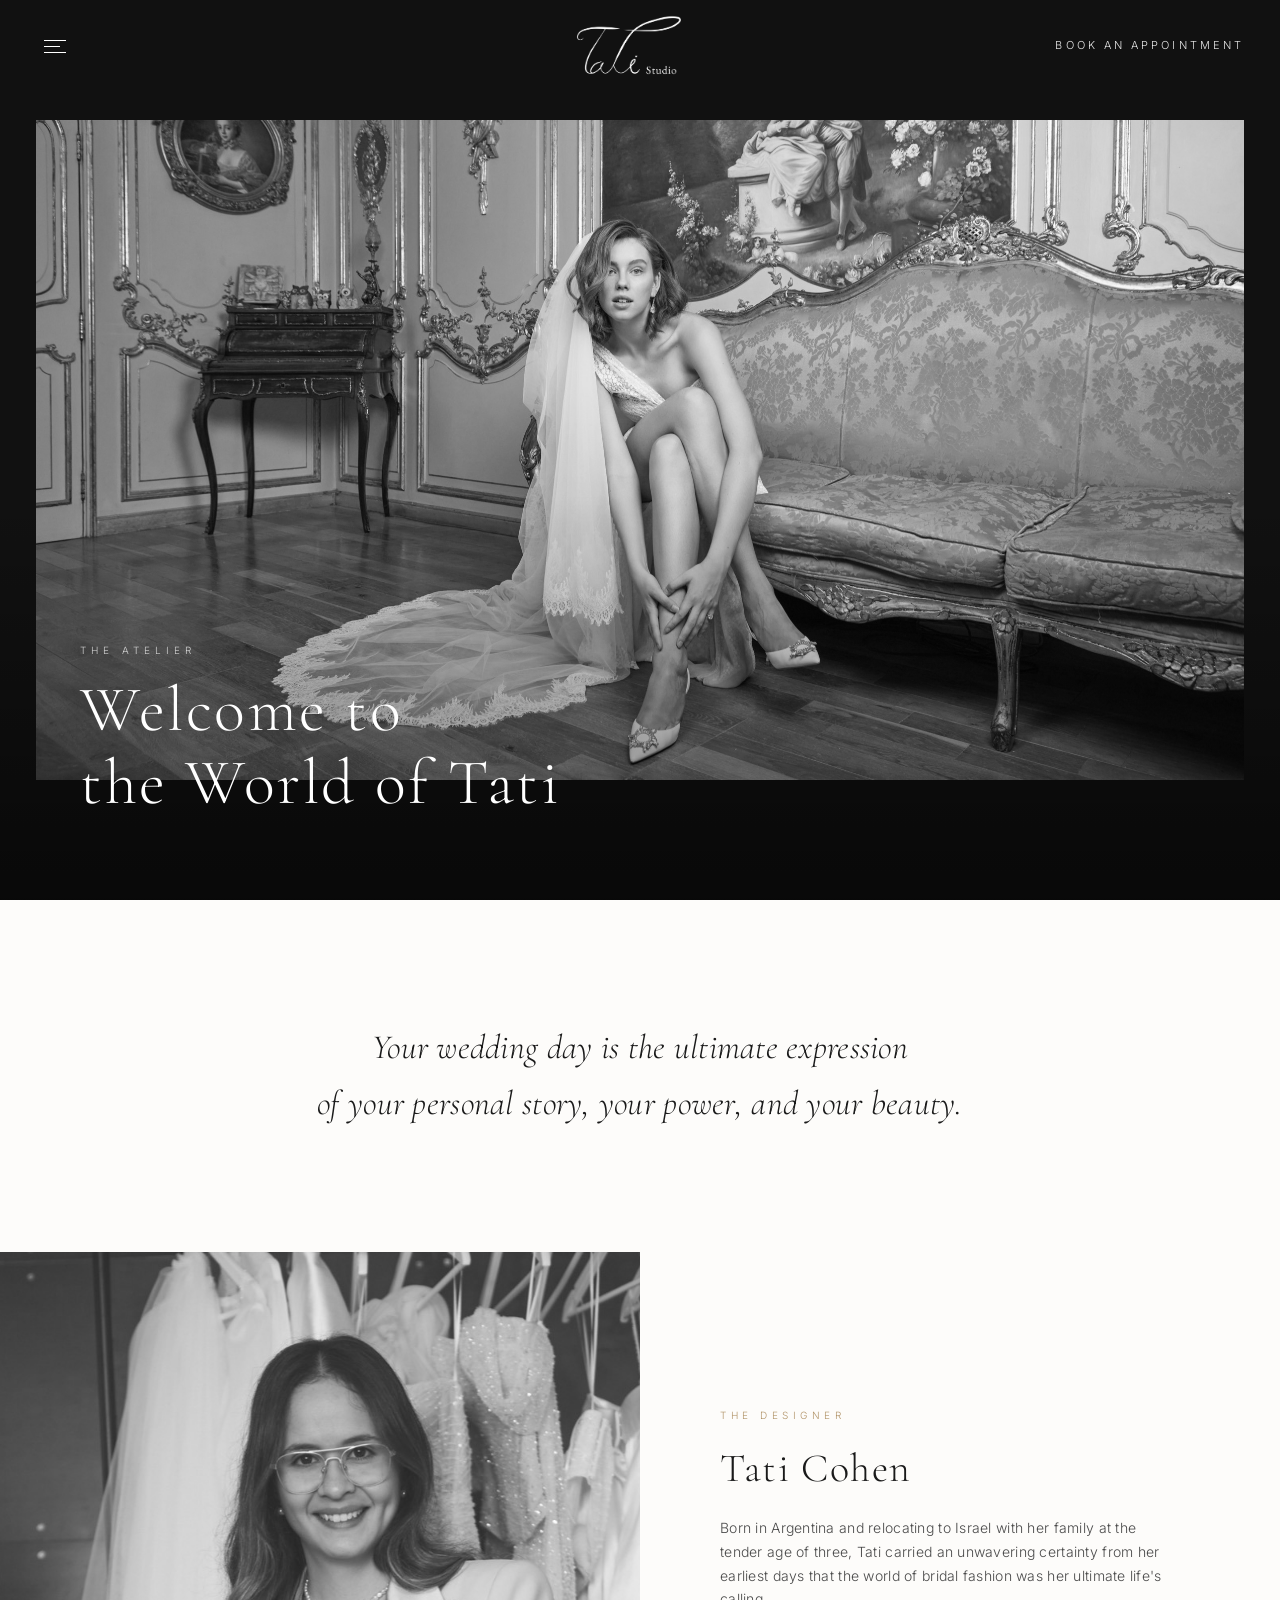
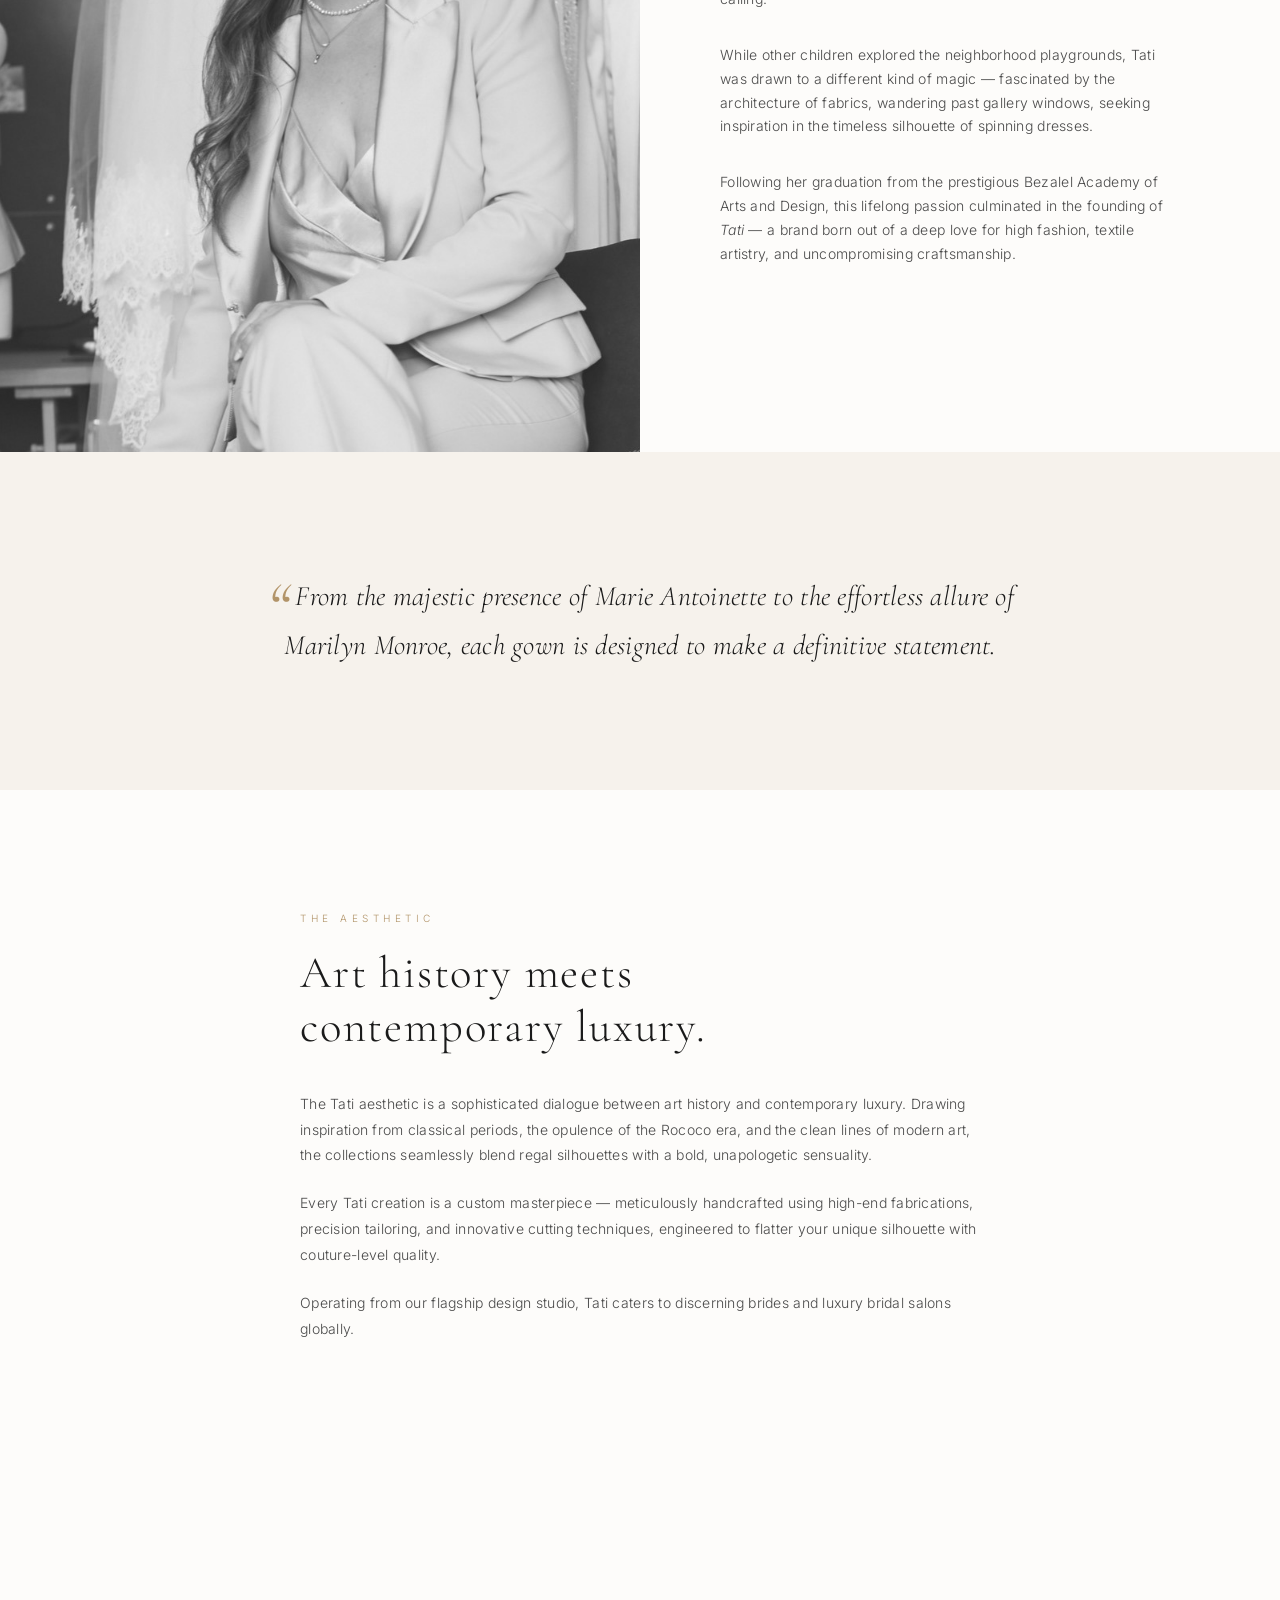
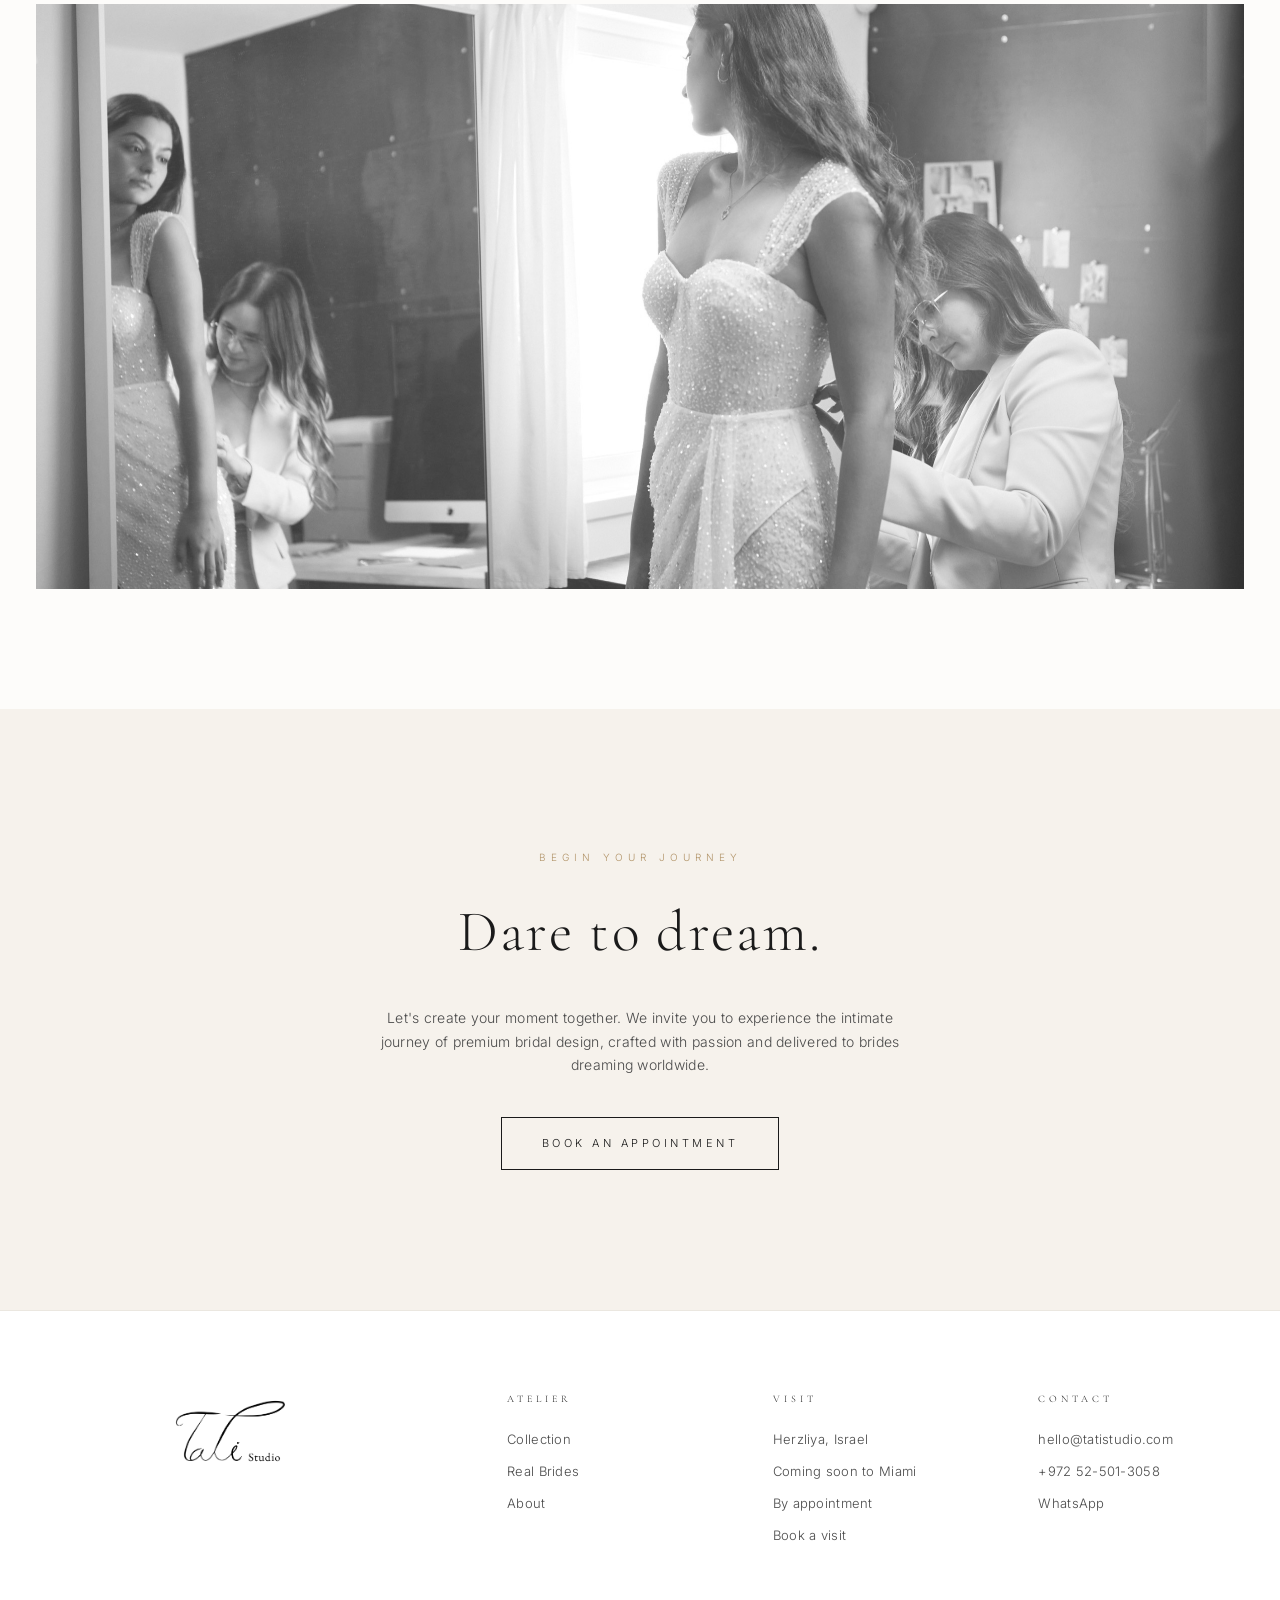
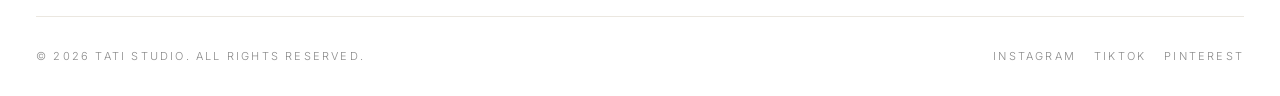
==== about.html @ bcac01ab "Initial commit — Tati Studio website" ====
<!DOCTYPE html>
<html lang="en">
<head>
  <meta charset="UTF-8" />
  <meta name="viewport" content="width=device-width, initial-scale=1, viewport-fit=cover" />
  <title>About — Tati Studio | Bridal &amp; Evening Couture</title>
  <meta name="description" content="The story of Tati Cohen — Argentine-born designer, Bezalel graduate, and founder of Tati Studio, bespoke bridal couture." />
  <link rel="preconnect" href="https://fonts.googleapis.com">
  <link rel="preconnect" href="https://fonts.gstatic.com" crossorigin>
  <link href="https://fonts.googleapis.com/css2?family=Cormorant+Garamond:ital,wght@0,300;0,400;1,300&family=Inter:wght@200;300;400&display=swap" rel="stylesheet">
  <link rel="stylesheet" href="css/style.css" />
</head>
<body>

  <header class="site-header solid">
    <button class="menu-toggle" aria-label="Open menu"><span></span><span></span><span></span></button>
    <a href="index.html" class="brand"><img src="images/logo.png" alt="Tati Studio" class="brand-logo" /></a>
    <a href="contact.html" class="cta-mini">Book an appointment</a>
  </header>

  <div class="nav-overlay" aria-hidden="true">
    <button class="close" aria-label="Close menu">&times;</button>
    <nav>
      <ul>
        <li><a href="index.html">Home</a></li>
        <li><a href="about.html">About</a></li>
        <li><a href="collection.html">Collection</a></li>
        <li><a href="real-brides.html">Real Brides</a></li>
        <li><a href="contact.html">Contact</a></li>
      </ul>
    </nav>
      </div>

  <!-- HERO: Tati2762 — landscape, full bleed -->
  <section class="about-hero">
    <img src="images/about/about-hero.jpg?v=4" alt="Tati Studio Atelier" class="bw" />
    <div class="about-hero-caption">
      <span class="eyebrow">The Atelier</span>
      <h1>Welcome to<br/>the World of Tati</h1>
    </div>
  </section>

  <!-- OPENING STATEMENT -->
  <section class="about-opener reveal">
    <p>Your wedding day is the ultimate expression<br class="br-desk"/>
    of your personal story, your power, and your beauty.</p>
  </section>

  <!-- SPLIT: Portrait (IMG_0122, cropped — no dog) + The Designer -->
  <section class="reveal" style="padding:0;">
    <div class="split">
      <div class="split-img bw" style="background-image:url('images/about/about-portrait.jpg?v=3'); background-position:center top;"></div>
      <div class="split-text">
        <span class="eyebrow">The Designer</span>
        <h3>Tati Cohen</h3>
        <p>Born in Argentina and relocating to Israel with her family at the tender age of three, Tati carried an unwavering certainty from her earliest days that the world of bridal fashion was her ultimate life's calling.</p>
        <p>While other children explored the neighborhood playgrounds, Tati was drawn to a different kind of magic — fascinated by the architecture of fabrics, wandering past gallery windows, seeking inspiration in the timeless silhouette of spinning dresses.</p>
        <p>Following her graduation from the prestigious Bezalel Academy of Arts and Design, this lifelong passion culminated in the founding of <em>Tati</em> — a brand born out of a deep love for high fashion, textile artistry, and uncompromising craftsmanship.</p>
      </div>
    </div>
  </section>

  <!-- PULL QUOTE -->
  <section class="about-pullquote reveal">
    <blockquote>From the majestic presence of Marie Antoinette to the effortless allure of Marilyn Monroe, each gown is designed to make a definitive statement.</blockquote>
  </section>

  <!-- THE AESTHETIC: text only, generous whitespace -->
  <section class="about-text-section reveal">
    <div class="about-text-inner">
      <span class="eyebrow">The Aesthetic</span>
      <h2>Art history meets<br/>contemporary luxury.</h2>
      <p>The Tati aesthetic is a sophisticated dialogue between art history and contemporary luxury. Drawing inspiration from classical periods, the opulence of the Rococo era, and the clean lines of modern art, the collections seamlessly blend regal silhouettes with a bold, unapologetic sensuality.</p>
      <p>Every Tati creation is a custom masterpiece — meticulously handcrafted using high-end fabrications, precision tailoring, and innovative cutting techniques, engineered to flatter your unique silhouette with couture-level quality.</p>
      <p>Operating from our flagship design studio, Tati caters to discerning brides and luxury bridal salons globally.</p>
    </div>
  </section>

  <!-- FULL-WIDTH IMAGE: Tati2762 shown again at a different crop -->
  <section class="about-full-img reveal">
    <img src="images/about/about-studio2.jpg" alt="Tati Studio" class="bw" style="object-position: center center;" />
  </section>

  <!-- CTA -->
  <section class="appointment reveal">
    <span class="eyebrow" style="font-size:10px; letter-spacing:.5em; text-transform:uppercase; color:var(--accent); display:block; margin-bottom:18px;">Begin Your Journey</span>
    <h2>Dare to dream.</h2>
    <p>Let's create your moment together. We invite you to experience the intimate journey of premium bridal design, crafted with passion and delivered to brides dreaming worldwide.</p>
    <a href="contact.html" class="btn">Book an Appointment</a>
  </section>

  <footer>
    <div class="footer-top">
      <div class="footer-brand">
        <img src="images/logo.png" alt="Tati Studio" class="footer-logo" />
      </div>
      <div class="footer-col"><h4>Atelier</h4><ul><li><a href="collection.html">Collection</a></li><li><a href="real-brides.html">Real Brides</a></li><li><a href="about.html">About</a></li></ul></div>
      <div class="footer-col"><h4>Visit</h4><ul><li>Herzliya, Israel</li><li>Coming soon to Miami</li><li>By appointment</li><li><a href="contact.html">Book a visit</a></li></ul></div>
      <div class="footer-col"><h4>Contact</h4><ul><li><a href="mailto:hello@tatistudio.com">hello@tatistudio.com</a></li><li><a href="tel:+972525013058">+972 52-501-3058</a></li><li><a href="https://wa.me/972525013058">WhatsApp</a></li></ul></div>
    </div>
    <div class="footer-bottom">
      <div>&copy; <span data-year></span> Tati Studio. All rights reserved.</div>
      <div class="socials"><a href="https://www.instagram.com/the_official_tati_bridal/" target="_blank" rel="noopener">Instagram</a><a href="https://www.tiktok.com/@tatibridal" target="_blank" rel="noopener">TikTok</a><a href="#">Pinterest</a></div>
    </div>
  </footer>

  <script src="js/main.js"></script>
</body>
</html>
---- css/style.css ----
/* ===========================
   TATI STUDIO — Minimal Luxury
   =========================== */

:root {
  --bg: #fdfcfa;          /* off-white */
  --ink: #1a1a1a;         /* soft black */
  --ink-soft: #4a4a4a;
  --ink-mute: #8a8a8a;
  --line: #ebe7e0;        /* hairline */
  --accent: #b29469;      /* champagne/gold */
  --serif: 'Cormorant Garamond', 'Times New Roman', serif;
  --sans: 'Inter', 'Helvetica Neue', Arial, sans-serif;
}

* { box-sizing: border-box; margin: 0; padding: 0; }

html { scroll-behavior: smooth; }

body {
  font-family: var(--sans);
  font-weight: 300;
  font-size: 14px;
  line-height: 1.7;
  color: var(--ink);
  background: var(--bg);
  -webkit-font-smoothing: antialiased;
  letter-spacing: 0.02em;
}

img, video { display: block; max-width: 100%; height: auto; }

a {
  color: inherit;
  text-decoration: none;
  transition: opacity .25s ease, color .25s ease;
}
a:hover { opacity: .65; }

h1, h2, h3, h4 {
  font-family: var(--serif);
  font-weight: 300;
  letter-spacing: 0.04em;
  color: var(--ink);
}

/* ===========================
   HEADER
   =========================== */
.site-header {
  position: fixed;
  top: 0; left: 0; right: 0;
  z-index: 50;
  display: flex;
  align-items: center;
  justify-content: space-between;
  padding: 32px 36px;
  background: #111;
  transition: background .4s ease, padding .35s ease, box-shadow .35s ease;
}
.site-header.scrolled {
  background: rgba(253, 252, 250, 0.97);
  backdrop-filter: blur(10px);
  -webkit-backdrop-filter: blur(10px);
  padding: 22px 36px;
  border-bottom: 1px solid var(--line);
}
.site-header.solid {
  background: #111;
  padding: 32px 36px;
}
.site-header.solid.scrolled {
  background: rgba(253, 252, 250, 0.97);
  padding: 22px 36px;
  border-bottom: 1px solid var(--line);
}

.menu-toggle {
  background: none;
  border: 0;
  cursor: pointer;
  padding: 8px;
  display: flex;
  flex-direction: column;
  gap: 5px;
  width: 36px;
}
.menu-toggle span {
  display: block;
  height: 1px;
  background: #fff;
  transition: transform .35s ease, opacity .25s ease, background .4s ease;
}
.menu-toggle span:nth-child(1) { width: 22px; }
.menu-toggle span:nth-child(2) { width: 16px; }
.menu-toggle span:nth-child(3) { width: 22px; }

.site-header.scrolled .menu-toggle span { background: var(--ink); }

.brand {
  position: absolute;
  left: 50%;
  top: 50%;
  transform: translate(-50%, -50%);
  display: flex;
  align-items: center;
}
.brand-logo {
  height: 80px;
  width: auto;
  display: block;
  filter: brightness(0) invert(1);
  transition: filter .4s ease, height .35s ease;
}
.site-header.scrolled .brand-logo {
  height: 60px;
  filter: none;
}

.cta-mini {
  font-size: 11px;
  letter-spacing: 0.28em;
  text-transform: uppercase;
  color: rgba(255,255,255,0.9);
  border-bottom: 1px solid transparent;
  padding-bottom: 2px;
  transition: opacity .25s ease, color .4s ease, border-color .25s ease;
}
.cta-mini:hover { border-bottom-color: rgba(255,255,255,0.7); opacity: 1; }
.site-header.scrolled .cta-mini { color: var(--ink); }
.site-header.scrolled .cta-mini:hover { border-bottom-color: var(--ink); }

/* ===========================
   FULLSCREEN MENU OVERLAY
   =========================== */
.nav-overlay {
  position: fixed;
  inset: 0;
  background: var(--bg);
  z-index: 100;
  display: flex;
  align-items: center;
  justify-content: center;
  opacity: 0;
  pointer-events: none;
  transition: opacity .5s ease;
}
.nav-overlay.open {
  opacity: 1;
  pointer-events: auto;
}
.nav-overlay .close {
  position: absolute;
  top: 28px;
  right: 36px;
  background: none;
  border: 0;
  font-size: 28px;
  font-weight: 200;
  cursor: pointer;
  color: var(--ink);
}
.nav-overlay nav ul {
  list-style: none;
  text-align: center;
}
.nav-overlay nav li {
  margin: 18px 0;
  opacity: 0;
  transform: translateY(20px);
  transition: opacity .6s ease, transform .6s ease;
}
.nav-overlay.open nav li { opacity: 1; transform: translateY(0); }
.nav-overlay nav li:nth-child(1) { transition-delay: .15s; }
.nav-overlay nav li:nth-child(2) { transition-delay: .22s; }
.nav-overlay nav li:nth-child(3) { transition-delay: .29s; }
.nav-overlay nav li:nth-child(4) { transition-delay: .36s; }
.nav-overlay nav li:nth-child(5) { transition-delay: .43s; }
.nav-overlay nav li:nth-child(6) { transition-delay: .50s; }

.nav-overlay nav a {
  font-family: var(--serif);
  font-size: 38px;
  font-weight: 300;
  letter-spacing: 0.06em;
  color: var(--ink);
}
.nav-overlay .nav-foot {
  position: absolute;
  bottom: 36px;
  left: 0;
  right: 0;
  text-align: center;
  font-size: 11px;
  letter-spacing: 0.3em;
  text-transform: uppercase;
  color: var(--ink-mute);
}

/* ===========================
   HERO
   =========================== */
.hero {
  position: relative;
  width: 100%;
  height: 100vh;
  overflow: hidden;
  background: #111;
}
.hero video,
.hero .hero-img {
  position: absolute;
  inset: 0;
  width: 100%;
  height: 100%;
  object-fit: cover;
}
.hero .hero-img {
  background:
    linear-gradient(135deg, rgba(0,0,0,.25), rgba(0,0,0,.45)),
    url('https://images.unsplash.com/photo-1606800052052-a08af7148866?auto=format&fit=crop&w=1800&q=80') center/cover no-repeat;
}
.hero::after {
  content: '';
  position: absolute;
  inset: 0;
  background: linear-gradient(180deg, rgba(0,0,0,.15) 0%, rgba(0,0,0,0) 25%, rgba(0,0,0,0) 70%, rgba(0,0,0,.45) 100%);
  pointer-events: none;
}
.hero-content {
  position: absolute;
  inset: 0;
  display: flex;
  flex-direction: column;
  align-items: center;
  justify-content: center;
  color: #fff;
  text-align: center;
  z-index: 2;
  padding: 0 24px;
}
.hero-eyebrow {
  font-size: 10px;
  letter-spacing: 0.5em;
  text-transform: uppercase;
  margin-bottom: 24px;
  opacity: .85;
}
.hero h1 {
  font-size: clamp(38px, 6vw, 86px);
  font-weight: 300;
  letter-spacing: 0.04em;
  color: #fff;
  margin-bottom: 16px;
  line-height: 1.1;
}
.hero p.tag {
  font-size: 13px;
  letter-spacing: 0.3em;
  text-transform: uppercase;
  opacity: .8;
  margin-bottom: 48px;
}
.hero-cta-minimal {
  position: absolute;
  bottom: 40px;
  left: 48px;
  z-index: 2;
  font-family: var(--sans);
  font-size: 10px;
  font-weight: 300;
  letter-spacing: 0.35em;
  text-transform: uppercase;
  color: rgba(255,255,255,0.85);
  border-bottom: 1px solid rgba(255,255,255,0.4);
  padding-bottom: 3px;
  transition: color .3s, border-color .3s;
}
.hero-cta-minimal:hover {
  color: #fff;
  border-color: rgba(255,255,255,0.9);
  opacity: 1;
}
.hero-brand-name {
  font-family: var(--serif);
  font-size: clamp(42px, 7vw, 96px);
  font-weight: 300;
  letter-spacing: 0.25em;
  text-transform: uppercase;
  color: #fff;
  margin-bottom: 40px;
  line-height: 1;
}
.hero-brand-name span {
  color: var(--accent);
  font-style: italic;
  letter-spacing: 0;
}
.hero-scroll {
  position: absolute;
  bottom: 40px;
  left: 50%;
  transform: translateX(-50%);
  font-size: 10px;
  letter-spacing: 0.4em;
  text-transform: uppercase;
  color: #fff;
  opacity: .7;
  z-index: 2;
}
.hero-scroll::after {
  content: '';
  display: block;
  width: 1px;
  height: 40px;
  background: #fff;
  margin: 12px auto 0;
  animation: scrollLine 2s ease-in-out infinite;
  transform-origin: top;
}
@keyframes scrollLine {
  0%, 100% { transform: scaleY(.4); opacity: .4; }
  50% { transform: scaleY(1); opacity: 1; }
}

/* ===========================
   BUTTONS
   =========================== */
.btn {
  display: inline-block;
  padding: 16px 40px;
  font-family: var(--sans);
  font-size: 11px;
  letter-spacing: 0.32em;
  text-transform: uppercase;
  border: 1px solid var(--ink);
  background: transparent;
  color: var(--ink);
  cursor: pointer;
  transition: background .3s ease, color .3s ease;
}
.btn:hover { background: var(--ink); color: #fff; opacity: 1; }
.btn-light {
  border-color: #fff;
  color: #fff;
}
.btn-light:hover { background: #fff; color: var(--ink); }

/* ===========================
   SECTIONS
   =========================== */
section {
  padding: 120px 36px;
}
.section-title {
  text-align: center;
  margin-bottom: 80px;
}
.section-title .eyebrow {
  display: block;
  font-size: 10px;
  letter-spacing: 0.5em;
  text-transform: uppercase;
  color: var(--accent);
  margin-bottom: 18px;
}
.section-title h2 {
  font-size: clamp(32px, 4vw, 52px);
  font-weight: 300;
}

/* INTRO / WORLD */
.intro {
  max-width: 720px;
  margin: 0 auto;
  text-align: center;
}
.intro p {
  font-family: var(--serif);
  font-size: 22px;
  line-height: 1.7;
  font-weight: 300;
  font-style: italic;
  color: var(--ink-soft);
}

/* COLLECTION GRID */
.collection-grid {
  display: grid;
  grid-template-columns: repeat(3, 1fr);
  gap: 6px;
  max-width: 1600px;
  margin: 0 auto;
}
.collection-grid.featured {
  grid-template-columns: repeat(2, 1fr);
}
.dress-card {
  position: relative;
  overflow: hidden;
  aspect-ratio: 3 / 4;
  background: #f3efe8;
  cursor: pointer;
}
.dress-card .dress-img {
  width: 100%;
  height: 100%;
  background-size: cover;
  background-position: center;
  transition: transform 1.2s ease;
}
.dress-card:hover .dress-img { transform: scale(1.04); }
.dress-card .dress-meta {
  position: absolute;
  bottom: 24px;
  left: 24px;
  right: 24px;
  color: #fff;
  z-index: 2;
}
.dress-card .dress-meta::before {
  content: '';
  position: absolute;
  inset: -120px -24px -24px;
  background: linear-gradient(180deg, transparent, rgba(0,0,0,.55));
  z-index: -1;
}
.dress-card .dress-name {
  font-family: var(--serif);
  font-size: 22px;
  letter-spacing: 0.08em;
  font-weight: 300;
}
.dress-card .dress-cat {
  font-size: 10px;
  letter-spacing: 0.4em;
  text-transform: uppercase;
  opacity: .85;
  margin-top: 4px;
}

/* SPLIT FEATURE */
.split {
  display: grid;
  grid-template-columns: 1fr 1fr;
  gap: 0;
  align-items: stretch;
}
.split.reverse { direction: rtl; }
.split.reverse > * { direction: ltr; }
.split-img {
  aspect-ratio: 4 / 5;
  background: #ece6dc center/cover no-repeat;
}
.split-text {
  display: flex;
  flex-direction: column;
  justify-content: center;
  padding: 80px;
  background: var(--bg);
}
.split-text .eyebrow {
  font-size: 10px;
  letter-spacing: 0.45em;
  text-transform: uppercase;
  color: var(--accent);
  margin-bottom: 20px;
}
.split-text h3 {
  font-size: 40px;
  margin-bottom: 24px;
  line-height: 1.2;
}
.split-text p {
  color: var(--ink-soft);
  margin-bottom: 32px;
  max-width: 460px;
}

/* REAL BRIDES MASONRY */
.brides-grid {
  columns: 3;
  column-gap: 6px;
  max-width: 1500px;
  margin: 0 auto;
}
.brides-grid .bride {
  break-inside: avoid;
  margin-bottom: 6px;
  position: relative;
  overflow: hidden;
}
.brides-grid .bride .bride-img {
  width: 100%;
  display: block;
  background: #ece6dc;
  background-size: cover;
  background-position: center;
}
.brides-grid .bride .bride-img.r1 { aspect-ratio: 3/4; }
.brides-grid .bride .bride-img.r2 { aspect-ratio: 2/3; }
.brides-grid .bride .bride-img.r3 { aspect-ratio: 4/5; }
.brides-grid .bride .bride-img.r4 { aspect-ratio: 1/1; }

/* APPOINTMENT BLOCK */
.appointment {
  background: #f6f2ec;
  text-align: center;
  padding: 140px 36px;
}
.appointment h2 {
  font-size: clamp(34px, 4.5vw, 60px);
  margin-bottom: 24px;
}
.appointment p {
  max-width: 540px;
  margin: 0 auto 40px;
  color: var(--ink-soft);
}

/* INSTAGRAM FEED */
.instagram-feed {
  display: grid;
  grid-template-columns: repeat(6, 1fr);
  gap: 2px;
}
.instagram-feed .ig-item {
  aspect-ratio: 1/1;
  background: #ece6dc center/cover no-repeat;
  position: relative;
}
.instagram-feed .ig-item::after {
  content: '';
  position: absolute;
  inset: 0;
  background: rgba(0,0,0,.15);
  opacity: 0;
  transition: opacity .3s ease;
}
.instagram-feed .ig-item:hover::after { opacity: 1; }

/* FORMS */
.form {
  max-width: 580px;
  margin: 0 auto;
  display: grid;
  gap: 20px;
}
.form .row {
  display: grid;
  grid-template-columns: 1fr 1fr;
  gap: 20px;
}
.form input,
.form textarea,
.form select {
  width: 100%;
  border: 0;
  border-bottom: 1px solid var(--line);
  background: transparent;
  padding: 14px 0;
  font-family: var(--sans);
  font-size: 13px;
  font-weight: 300;
  letter-spacing: 0.05em;
  color: var(--ink);
  outline: none;
  transition: border-color .25s ease;
}
.form input:focus,
.form textarea:focus,
.form select:focus { border-bottom-color: var(--ink); }
.form label {
  font-size: 10px;
  letter-spacing: 0.4em;
  text-transform: uppercase;
  color: var(--ink-mute);
}
.form textarea { min-height: 120px; resize: vertical; }
.form .submit-row { margin-top: 16px; text-align: center; }

/* FOOTER */
footer {
  background: #fff;
  border-top: 1px solid var(--line);
  padding: 80px 36px 40px;
}
.footer-top {
  display: grid;
  grid-template-columns: 2fr 1fr 1fr 1fr;
  gap: 60px;
  max-width: 1400px;
  margin: 0 auto 60px;
}
.footer-logo {
  height: 84px;
  width: auto;
  display: block;
  margin: 0 auto;
}
.footer-brand p {
  color: var(--ink-mute);
  font-size: 12px;
  max-width: 320px;
  line-height: 1.8;
}
.footer-col h4 {
  font-size: 10px;
  letter-spacing: 0.4em;
  text-transform: uppercase;
  margin-bottom: 20px;
  color: var(--ink);
}
.footer-col ul { list-style: none; }
.footer-col li { margin-bottom: 10px; font-size: 13px; color: var(--ink-soft); }
.footer-bottom {
  max-width: 1400px;
  margin: 0 auto;
  padding-top: 30px;
  border-top: 1px solid var(--line);
  display: flex;
  justify-content: space-between;
  align-items: center;
  font-size: 11px;
  letter-spacing: 0.2em;
  text-transform: uppercase;
  color: var(--ink-mute);
}
.footer-bottom .socials a { margin-left: 18px; }

/* ===========================
   PAGE HERO (interior pages)
   =========================== */
.page-hero {
  height: 60vh;
  min-height: 420px;
  position: relative;
  background: #f3efe8 center/cover no-repeat;
  display: flex;
  align-items: center;
  justify-content: center;
  text-align: center;
  color: #fff;
  margin-top: 0;
}
.page-hero::after {
  content: '';
  position: absolute;
  inset: 0;
  background: rgba(0,0,0,.3);
}
.page-hero .page-hero-inner {
  position: relative;
  z-index: 2;
  padding: 0 24px;
}
.page-hero .eyebrow {
  font-size: 10px;
  letter-spacing: 0.5em;
  text-transform: uppercase;
  margin-bottom: 18px;
  opacity: .9;
}
.page-hero h1 {
  font-size: clamp(36px, 5vw, 68px);
  font-weight: 300;
  color: #fff;
  letter-spacing: 0.05em;
}

/* DRESS DETAIL */
.dress-detail {
  display: grid;
  grid-template-columns: 1.2fr 1fr;
  gap: 0;
  min-height: 90vh;
}
.dress-gallery {
  display: grid;
  grid-template-columns: 1fr;
  gap: 6px;
  background: #f3efe8;
}
.dress-gallery .gallery-img {
  aspect-ratio: 3/4;
  background: #ece6dc center/cover no-repeat;
}
.dress-info {
  padding: 100px 80px;
  display: flex;
  flex-direction: column;
  justify-content: center;
}
.dress-info .eyebrow {
  font-size: 10px;
  letter-spacing: 0.45em;
  text-transform: uppercase;
  color: var(--accent);
  margin-bottom: 16px;
}
.dress-info h1 {
  font-size: 56px;
  font-weight: 300;
  margin-bottom: 24px;
}
.dress-info p { color: var(--ink-soft); margin-bottom: 16px; max-width: 460px; }
.dress-info .meta-list {
  list-style: none;
  margin: 32px 0 40px;
  padding: 32px 0;
  border-top: 1px solid var(--line);
  border-bottom: 1px solid var(--line);
}
.dress-info .meta-list li {
  display: flex;
  justify-content: space-between;
  padding: 8px 0;
  font-size: 12px;
  letter-spacing: 0.1em;
  color: var(--ink-soft);
}
.dress-info .meta-list li span:first-child {
  text-transform: uppercase;
  letter-spacing: 0.3em;
  font-size: 10px;
  color: var(--ink-mute);
}

/* ===========================
   RESPONSIVE
   =========================== */

/* Large / TV (≥1920px) */
@media (min-width: 1920px) {
  section { padding: 140px 60px; }
  .hero-cta-minimal { bottom: 60px; left: 72px; font-size: 11px; }
  .coll-hero { height: 80vh; }
  .footer-logo { height: 100px; }
  .footer-top { gap: 80px; }
}

/* Wide desktop (1400–1919px) */
@media (min-width: 1400px) and (max-width: 1919px) {
  section { padding: 120px 48px; }
}

/* Tablet landscape (768–1024px) */
@media (max-width: 1024px) {
  .collection-grid { grid-template-columns: repeat(2, 1fr); }
  .collection-grid.featured { grid-template-columns: repeat(2, 1fr); }
  .brides-grid { columns: 2; }
  .footer-top { grid-template-columns: 1fr 1fr; gap: 40px; }
  .split { grid-template-columns: 1fr; }
  .split.reverse { direction: ltr; }
  .split-text { padding: 60px 36px; }
  .dress-detail { grid-template-columns: 1fr; }
  .dress-info { padding: 60px 36px; }
  .instagram-feed { grid-template-columns: repeat(3, 1fr); }
  section { padding: 90px 28px; }
  .section-title { margin-bottom: 60px; }
  .hero-cta-minimal { left: 36px; bottom: 36px; }
  /* Real brides grid */
  .rb-grid { grid-template-columns: repeat(2, 1fr); }
  /* Dress slider */
  .dress-slider { max-width: 90vw; }
}

/* Mobile (≤640px) */
@media (max-width: 640px) {
  body { font-size: 14px; }

  /* Header */
  .site-header { padding: 14px 18px; }
  .site-header.scrolled { padding: 10px 18px; }
  .brand-logo { height: 28px; }
  .cta-mini { display: none; }
  .menu-toggle { padding: 10px; min-width: 44px; min-height: 44px; }

  /* Hero */
  .hero { height: 100dvh; min-height: 560px; }
  .hero video { object-position: center center; }
  .hero-cta-minimal { left: 22px; bottom: 32px; font-size: 9px; letter-spacing: 0.3em; }

  /* Page hero (interior) */
  .coll-hero { height: 55vh; min-height: 320px; }
  .coll-hero-caption h1 { font-size: 36px; }
  .coll-hero-caption .eyebrow { font-size: 9px; }

  /* Sections */
  section { padding: 70px 18px; }
  .section-title { margin-bottom: 44px; }
  .section-title h2 { font-size: 28px; }
  .section-title .eyebrow { font-size: 9px; letter-spacing: 0.4em; margin-bottom: 14px; }
  .intro p { font-size: 18px; line-height: 1.6; }
  .intro h2 { font-size: clamp(22px, 6vw, 32px) !important; }

  /* Buttons */
  .btn { padding: 16px 28px; font-size: 11px; min-height: 48px; display: inline-flex; align-items: center; justify-content: center; }

  /* Collection grid */
  .coll-grid { grid-template-columns: repeat(2, 1fr) !important; gap: 4px; }
  .coll-grid .coll-card:last-child:nth-child(3n+1) { grid-column: auto; }

  /* Real Brides */
  .rb-grid { grid-template-columns: repeat(2, 1fr); gap: 4px; }
  .rb-title-section { padding: 120px 22px 40px; }
  .rb-title-section h1 { font-size: 40px; }
  .brides-grid { columns: 1; column-gap: 0; }

  /* Dress page */
  .dress-title-section { padding: 120px 22px 30px; }
  .dress-title-section h1 { font-size: clamp(34px, 10vw, 52px); }
  .dress-slider { max-width: 100vw; gap: 12px; padding: 0 4px; }
  .ds-track img { max-height: 70vh; }
  .ds-arrow { font-size: 18px; }
  .ds-counter { font-size: 11px; margin-top: 14px; }
  .also-love { padding: 60px 18px; }

  /* Split */
  .split-img { aspect-ratio: 4 / 5; }
  .split-text { padding: 50px 22px; }
  .split-text h3 { font-size: 30px; }

  /* Appointment block */
  .appointment { padding: 80px 22px; }
  .appointment h2 { font-size: 32px; }

  /* Forms */
  .form { gap: 16px; }
  .form .row { grid-template-columns: 1fr; gap: 16px; }
  .form input,
  .form textarea,
  .form select { font-size: 16px; padding: 14px 0; }
  .form input[type="date"] { min-height: 48px; }
  .form textarea { min-height: 100px; }

  /* Nav overlay */
  .nav-overlay nav li { margin: 14px 0; }
  .nav-overlay nav a { font-size: 26px; letter-spacing: 0.04em; }
  .nav-overlay .close {
    top: 18px; right: 18px;
    width: 44px; height: 44px;
    font-size: 28px;
    display: flex; align-items: center; justify-content: center;
  }
  .nav-overlay .nav-foot { bottom: 28px; font-size: 10px; letter-spacing: 0.25em; }

  /* About */
  section [style*="grid-template-columns: repeat(3, 1fr)"] {
    grid-template-columns: 1fr !important;
    gap: 40px !important;
  }
  section [style*="grid-template-columns: 80px 1fr"] {
    grid-template-columns: 60px 1fr !important;
    gap: 16px !important;
  }

  /* Footer */
  footer { padding: 60px 22px 30px; }
  .footer-top { grid-template-columns: 1fr; gap: 36px; margin-bottom: 36px; }
  .footer-logo { height: 60px; }
  .footer-bottom { flex-direction: column; gap: 14px; text-align: center; font-size: 10px; }
  .footer-bottom .socials a { margin: 0 10px; }
}

/* Small phones (≤380px) */
@media (max-width: 380px) {
  .coll-hero-caption h1 { font-size: 28px; }
  .section-title h2 { font-size: 24px; }
  .intro p { font-size: 16px; }
  .brand-logo { height: 24px; }
  .split-text h3 { font-size: 26px; }
  .appointment h2 { font-size: 28px; }
  .about-hero { height: 70vh; }
  .about-hero-caption { left: 22px; bottom: 36px; }
  .about-opener { padding: 70px 18px; }
  .about-opener p { font-size: 20px; }
  .about-pullquote { padding: 70px 18px; }
  .about-pullquote blockquote { font-size: 18px; }
  .br-desk { display: none; }
  .rb-grid { grid-template-columns: 1fr; }
  .footer-logo { height: 50px; }
}

/* ===========================
   ABOUT PAGE
   =========================== */
.bw { filter: grayscale(100%); }

.about-hero {
  position: relative;
  height: 100vh;
  overflow: hidden;
  background: #111;
}
.about-hero img {
  width: 100%;
  height: 100%;
  object-fit: cover;
  object-position: center 50%;
  display: block;
}
.about-hero::after {
  content: '';
  position: absolute;
  inset: 0;
  background: linear-gradient(to top, rgba(0,0,0,.5) 0%, rgba(0,0,0,0) 45%);
  pointer-events: none;
}
.about-hero-caption {
  position: absolute;
  bottom: 80px;
  left: 80px;
  z-index: 2;
}
.about-hero-caption .eyebrow {
  color: rgba(255,255,255,.75);
  display: block;
  margin-bottom: 14px;
  font-size: 10px;
  letter-spacing: .5em;
  text-transform: uppercase;
}
.about-hero-caption h1 {
  color: #fff;
  font-size: clamp(38px, 5vw, 72px);
  font-weight: 300;
  line-height: 1.15;
}

.about-opener {
  max-width: 820px;
  margin: 0 auto;
  padding: 120px 40px;
  text-align: center;
}
.about-opener p {
  font-family: var(--serif);
  font-size: clamp(22px, 2.8vw, 34px);
  font-weight: 300;
  font-style: italic;
  line-height: 1.65;
  color: var(--ink);
}

.split-img.square-crop {
  aspect-ratio: 1 / 1;
  background-position: center 0% !important;
}

.about-pullquote {
  padding: 120px 60px;
  text-align: center;
  background: #f6f2ec;
}
.about-pullquote blockquote {
  max-width: 820px;
  margin: 0 auto;
  font-family: var(--serif);
  font-size: clamp(20px, 2.4vw, 28px);
  font-weight: 300;
  font-style: italic;
  line-height: 1.75;
  color: var(--ink);
}
.about-pullquote blockquote::before {
  content: '\201C';
  font-size: 72px;
  color: var(--accent);
  font-family: var(--serif);
  line-height: 0;
  vertical-align: -.35em;
  margin-right: 6px;
}

.about-full-img {
  width: 100%;
  overflow: hidden;
  line-height: 0;
}
.about-full-img img {
  width: 100%;
  height: 65vh;
  object-fit: cover;
  object-position: center center;
  display: block;
}

.about-text-section {
  padding: 120px 40px;
}
.about-text-inner {
  max-width: 680px;
  margin: 0 auto;
}
.about-text-inner .eyebrow {
  font-size: 10px;
  letter-spacing: 0.45em;
  text-transform: uppercase;
  color: var(--accent);
  display: block;
  margin-bottom: 20px;
}
.about-text-inner h2 {
  font-family: var(--serif);
  font-size: clamp(28px, 3.5vw, 46px);
  font-weight: 300;
  line-height: 1.2;
  margin-bottom: 36px;
}
.about-text-inner p {
  color: var(--ink-soft);
  margin-bottom: 22px;
  line-height: 1.85;
}

/* Touch device — disable hover scale for cards (avoids stuck states) */
@media (hover: none) {
  .dress-card:hover .dress-img { transform: none; }
  .instagram-feed .ig-item:hover::after { opacity: 0; }
  a:hover { opacity: 1; }
}

/* iPhone safe area */
@supports (padding: max(0px)) {
  .site-header { padding-top: max(14px, env(safe-area-inset-top)); }
  footer { padding-bottom: max(30px, env(safe-area-inset-bottom)); }
  .nav-overlay .close { top: max(18px, env(safe-area-inset-top)); }
  .nav-overlay .nav-foot { bottom: max(28px, env(safe-area-inset-bottom)); }
}

/* Prevent horizontal scroll & long-word overflow */
html, body { overflow-x: hidden; max-width: 100%; }
img, video { max-width: 100%; }

/* Disable text-size adjust on iOS rotate */
html { -webkit-text-size-adjust: 100%; text-size-adjust: 100%; }

/* Reveal animation */
.reveal { opacity: 0; transform: translateY(28px); transition: opacity .9s ease, transform .9s ease; }
.reveal.in { opacity: 1; transform: translateY(0); }

/* Honor reduced motion */
@media (prefers-reduced-motion: reduce) {
  *, *::before, *::after {
    animation-duration: 0.01ms !important;
    transition-duration: 0.01ms !important;
  }
  .hero-scroll::after { animation: none; }
  .reveal { opacity: 1; transform: none; }
}

/* ===========================
   COLLECTION PAGE HERO
   =========================== */
.coll-hero {
  position: relative;
  height: 100vh;
  overflow: hidden;
  background: #111;
}
.coll-hero img {
  width: 100%;
  height: 100%;
  object-fit: cover;
  object-position: center 40%;
  display: block;
  filter: grayscale(100%);
}
.coll-hero::after {
  content: '';
  position: absolute;
  inset: 0;
  background: linear-gradient(to top, rgba(0,0,0,.5) 0%, rgba(0,0,0,0) 45%);
  pointer-events: none;
}
.coll-hero-caption {
  position: absolute;
  bottom: 80px;
  left: 80px;
  z-index: 2;
}
.coll-hero-caption .eyebrow {
  color: rgba(255,255,255,.75);
  display: block;
  margin-bottom: 14px;
  font-size: 10px;
  letter-spacing: .5em;
  text-transform: uppercase;
}
.coll-hero-caption h1 {
  color: #fff;
  font-family: var(--serif);
  font-size: clamp(48px, 6vw, 90px);
  font-weight: 300;
  line-height: 1.1;
}

@media (max-width: 768px) {
  .coll-hero { height: 70vh; }
  .coll-hero-caption { bottom: 40px; left: 30px; }
}
@media (max-width: 480px) {
  .coll-hero { height: 60vh; }
  .coll-hero-caption { bottom: 30px; left: 20px; }
  .coll-hero-caption h1 { font-size: clamp(36px, 10vw, 56px); }
}

/* ===========================
   INNER PAGE HERO (text-only)
   =========================== */
.inner-page-hero {
  padding: 200px 36px 100px;
  text-align: center;
  background: var(--bg);
}
.inner-page-hero .eyebrow {
  display: block;
  font-size: 10px;
  letter-spacing: .5em;
  text-transform: uppercase;
  color: var(--accent);
  margin-bottom: 22px;
}
.inner-page-hero h1 {
  font-family: var(--serif);
  font-weight: 300;
  font-size: clamp(48px, 7vw, 96px);
  line-height: 1.05;
  color: var(--ink);
  margin-bottom: 20px;
}
.inner-page-sub {
  font-size: 14px;
  color: var(--ink-soft);
  font-style: italic;
  font-family: var(--serif);
  letter-spacing: .04em;
}

/* ===========================
   COLLECTION GRID
   =========================== */
.coll-grid-section { padding: 60px 0 100px; }

.coll-grid {
  display: grid;
  grid-template-columns: repeat(3, 1fr);
  gap: 6px;
  max-width: 1100px;
  margin: 0 auto;
  padding: 0 20px;
}
.coll-grid--3 { grid-template-columns: repeat(3, 1fr); }

/* Last card alone in its row → center it */
.coll-grid .coll-card:last-child:nth-child(3n+1) { grid-column: 2; }

.coll-card {
  display: block;
  text-decoration: none;
  color: var(--ink);
}
.coll-card:hover { opacity: 1; }
.coll-card:hover .coll-img-wrap img { transform: scale(1.04); }

.coll-img-wrap {
  position: relative;
  width: 100%;
  aspect-ratio: 3 / 4;
  overflow: hidden;
  background: #111;
}
.coll-img-wrap img {
  width: 100%;
  height: 100%;
  object-fit: cover;
  object-position: center top;
  display: block;
  transition: transform .6s ease;
}

.coll-meta {
  display: flex;
  flex-direction: column;
  align-items: center;
  gap: 4px;
  padding: 16px 0 0;
  text-align: center;
}
.coll-num {
  font-size: 9px;
  letter-spacing: .4em;
  text-transform: uppercase;
  color: var(--accent);
  font-family: var(--sans);
  font-weight: 300;
}
.coll-name {
  font-family: var(--serif);
  font-size: 22px;
  font-weight: 400;
  font-style: italic;
  color: var(--ink);
  letter-spacing: .02em;
}

/* ===========================
   DRESS HERO
   =========================== */
.dress-hero {
  position: relative;
  height: 100vh;
  overflow: hidden;
  background: #111;
}
.dress-hero img {
  width: 100%;
  height: 100%;
  object-fit: cover;
  object-position: center top;
  display: block;
  filter: grayscale(100%);
}
.dress-hero::after {
  content: '';
  position: absolute;
  inset: 0;
  background: linear-gradient(to top, rgba(0,0,0,.6) 0%, rgba(0,0,0,0) 55%);
  pointer-events: none;
}
.dress-hero-caption {
  position: absolute;
  bottom: 70px;
  left: 60px;
  z-index: 2;
}
.back-link {
  display: block;
  font-size: 10px;
  letter-spacing: .35em;
  text-transform: uppercase;
  color: rgba(255,255,255,.65);
  text-decoration: none;
  margin-bottom: 20px;
  transition: color .25s;
}
.back-link:hover { color: #fff; }
.dress-hero-num {
  display: block;
  font-size: 10px;
  letter-spacing: .5em;
  text-transform: uppercase;
  color: var(--accent);
  margin-bottom: 10px;
}
.dress-hero-caption h1 {
  font-family: var(--serif);
  font-weight: 300;
  font-style: italic;
  font-size: clamp(48px, 6vw, 80px);
  color: #fff;
  line-height: 1.1;
}

/* ===========================
   DRESS TITLE + PHOTO COLUMN
   =========================== */
.dress-title-section {
  padding: 160px 40px 40px;
  text-align: center;
}
.dress-title-section .back-link {
  display: inline-block;
  font-size: 10px;
  letter-spacing: .35em;
  text-transform: uppercase;
  color: var(--ink-soft, #999);
  text-decoration: none;
  margin-bottom: 28px;
  transition: color .25s;
  opacity: 1;
}
.dress-title-section .back-link:hover { color: var(--ink); opacity: 1; }
.dress-title-section h1 {
  font-family: var(--serif);
  font-size: clamp(48px, 5vw, 76px);
  font-weight: 300;
  font-style: italic;
  color: var(--ink);
  line-height: 1.1;
}

.dress-slider-section {
  padding: 40px 0 100px;
}
.dress-slider {
  display: flex;
  align-items: center;
  gap: 24px;
  max-width: 700px;
  margin: 0 auto;
  padding: 0 20px;
}
.ds-track {
  flex: 1;
  min-width: 0;
}
.ds-slide { display: none; }
.ds-slide.active { display: block; }
.ds-slide img {
  width: 100%;
  display: block;
  cursor: zoom-in;
}
.ds-arrow {
  background: none;
  border: none;
  cursor: pointer;
  font-size: 22px;
  color: var(--ink);
  padding: 10px;
  flex-shrink: 0;
  line-height: 1;
  transition: opacity .2s;
  opacity: .45;
}
.ds-arrow:hover { opacity: 1; }
.ds-counter {
  text-align: center;
  font-family: var(--sans);
  font-size: 10px;
  letter-spacing: .3em;
  color: var(--ink-soft, #999);
  margin-top: 18px;
}

@media (max-width: 560px) {
  .dress-slider { gap: 12px; padding: 0 10px; }
  .ds-arrow { font-size: 18px; padding: 6px; }
}

/* ===========================
   DRESS GALLERY GRID (legacy)
   =========================== */
.dress-gallery-section { padding: 60px 40px 80px; }

.dress-gallery-grid {
  display: grid;
  grid-template-columns: repeat(3, 1fr);
  gap: 12px;
}
.dg-item {
  aspect-ratio: 4 / 5;
  overflow: hidden;
  background: #111;
  cursor: zoom-in;
}
.dg-item img {
  width: 100%;
  height: 100%;
  object-fit: cover;
  object-position: center top;
  display: block;
  transition: transform .5s ease;
}
.dg-item:hover img { transform: scale(1.04); }

/* ===========================
   ALSO LOVE
   =========================== */
.also-love { padding: 0 40px 100px; }
.also-love .section-title { margin-bottom: 50px; }

/* ===========================
   LIGHTBOX
   =========================== */
.lightbox {
  position: fixed;
  inset: 0;
  background: rgba(10,10,10,.96);
  z-index: 1000;
  display: flex;
  align-items: center;
  justify-content: center;
  opacity: 0;
  pointer-events: none;
  transition: opacity .3s ease;
}
.lightbox.active {
  opacity: 1;
  pointer-events: all;
}
.lb-img {
  max-width: 90vw;
  max-height: 90vh;
  object-fit: contain;
  display: block;
}
.lb-close {
  position: absolute;
  top: 24px;
  right: 32px;
  background: none;
  border: none;
  color: rgba(255,255,255,.7);
  font-size: 36px;
  cursor: pointer;
  line-height: 1;
  transition: color .2s;
}
.lb-close:hover { color: #fff; }
.lb-prev, .lb-next {
  position: absolute;
  top: 50%;
  transform: translateY(-50%);
  background: none;
  border: none;
  color: rgba(255,255,255,.6);
  font-size: 28px;
  cursor: pointer;
  padding: 20px;
  transition: color .2s;
  user-select: none;
}
.lb-prev:hover, .lb-next:hover { color: #fff; }
.lb-prev { left: 20px; }
.lb-next { right: 20px; }
.lb-counter {
  position: absolute;
  bottom: 24px;
  left: 50%;
  transform: translateX(-50%);
  font-size: 11px;
  letter-spacing: .3em;
  text-transform: uppercase;
  color: rgba(255,255,255,.5);
}

/* ===========================
   REAL BRIDES
   =========================== */
.rb-title-section {
  padding: 160px 40px 50px;
  text-align: center;
}
.rb-title-section .eyebrow {
  display: block;
  font-size: 10px;
  letter-spacing: .5em;
  text-transform: uppercase;
  color: var(--accent);
  margin-bottom: 18px;
}
.rb-title-section h1 {
  font-family: var(--serif);
  font-size: clamp(48px, 5vw, 76px);
  font-weight: 300;
  font-style: italic;
  color: var(--ink);
  line-height: 1.1;
}

.rb-grid-section {
  padding: 40px 0 100px;
}
.rb-grid {
  display: grid;
  grid-template-columns: repeat(3, 1fr);
  gap: 6px;
  max-width: 1100px;
  margin: 0 auto;
  padding: 0 20px;
}
.rb-item {
  display: block;
  overflow: hidden;
  aspect-ratio: 3 / 4;
  background: #111;
}
.rb-item:hover { opacity: 1; }
.rb-item img {
  width: 100%;
  height: 100%;
  object-fit: cover;
  object-position: center top;
  display: block;
  transition: transform .6s ease;
}
.rb-item:hover img { transform: scale(1.04); }

@media (max-width: 900px) {
  .rb-grid { grid-template-columns: repeat(2, 1fr); gap: 4px; padding: 0 12px; }
  .rb-title-section { padding: 140px 24px 40px; }
}
@media (max-width: 560px) {
  .rb-grid { grid-template-columns: repeat(2, 1fr); gap: 4px; padding: 0 8px; }
  .rb-title-section { padding: 120px 20px 32px; }
}

/* ===========================
   RESPONSIVE — COLLECTION
   =========================== */
@media (max-width: 900px) {
  .coll-grid { grid-template-columns: repeat(2, 1fr); gap: 4px; padding: 0 12px; }
  .coll-grid--3 { grid-template-columns: repeat(2, 1fr); }
  .coll-grid-section { padding: 40px 0 80px; }
  .also-love { padding: 0 20px 80px; }
  .dress-gallery-section { padding: 40px 20px 60px; }
  .dress-gallery-grid { grid-template-columns: repeat(2, 1fr); gap: 8px; }
  .inner-page-hero { padding: 160px 24px 80px; }
}
@media (max-width: 560px) {
  .coll-grid { grid-template-columns: repeat(2, 1fr); gap: 4px; padding: 0 8px; }
  .coll-grid--3 { grid-template-columns: repeat(2, 1fr); }
  .coll-grid-section { padding: 32px 0 60px; }
  .coll-name { font-size: 17px; }
  .dress-gallery-grid { grid-template-columns: repeat(2, 1fr); gap: 6px; }
  .dress-hero-caption { left: 20px; bottom: 40px; }
  .dress-title-section { padding: 120px 24px 32px; }
  .dress-photos-section { padding: 24px 12px 80px; }
}
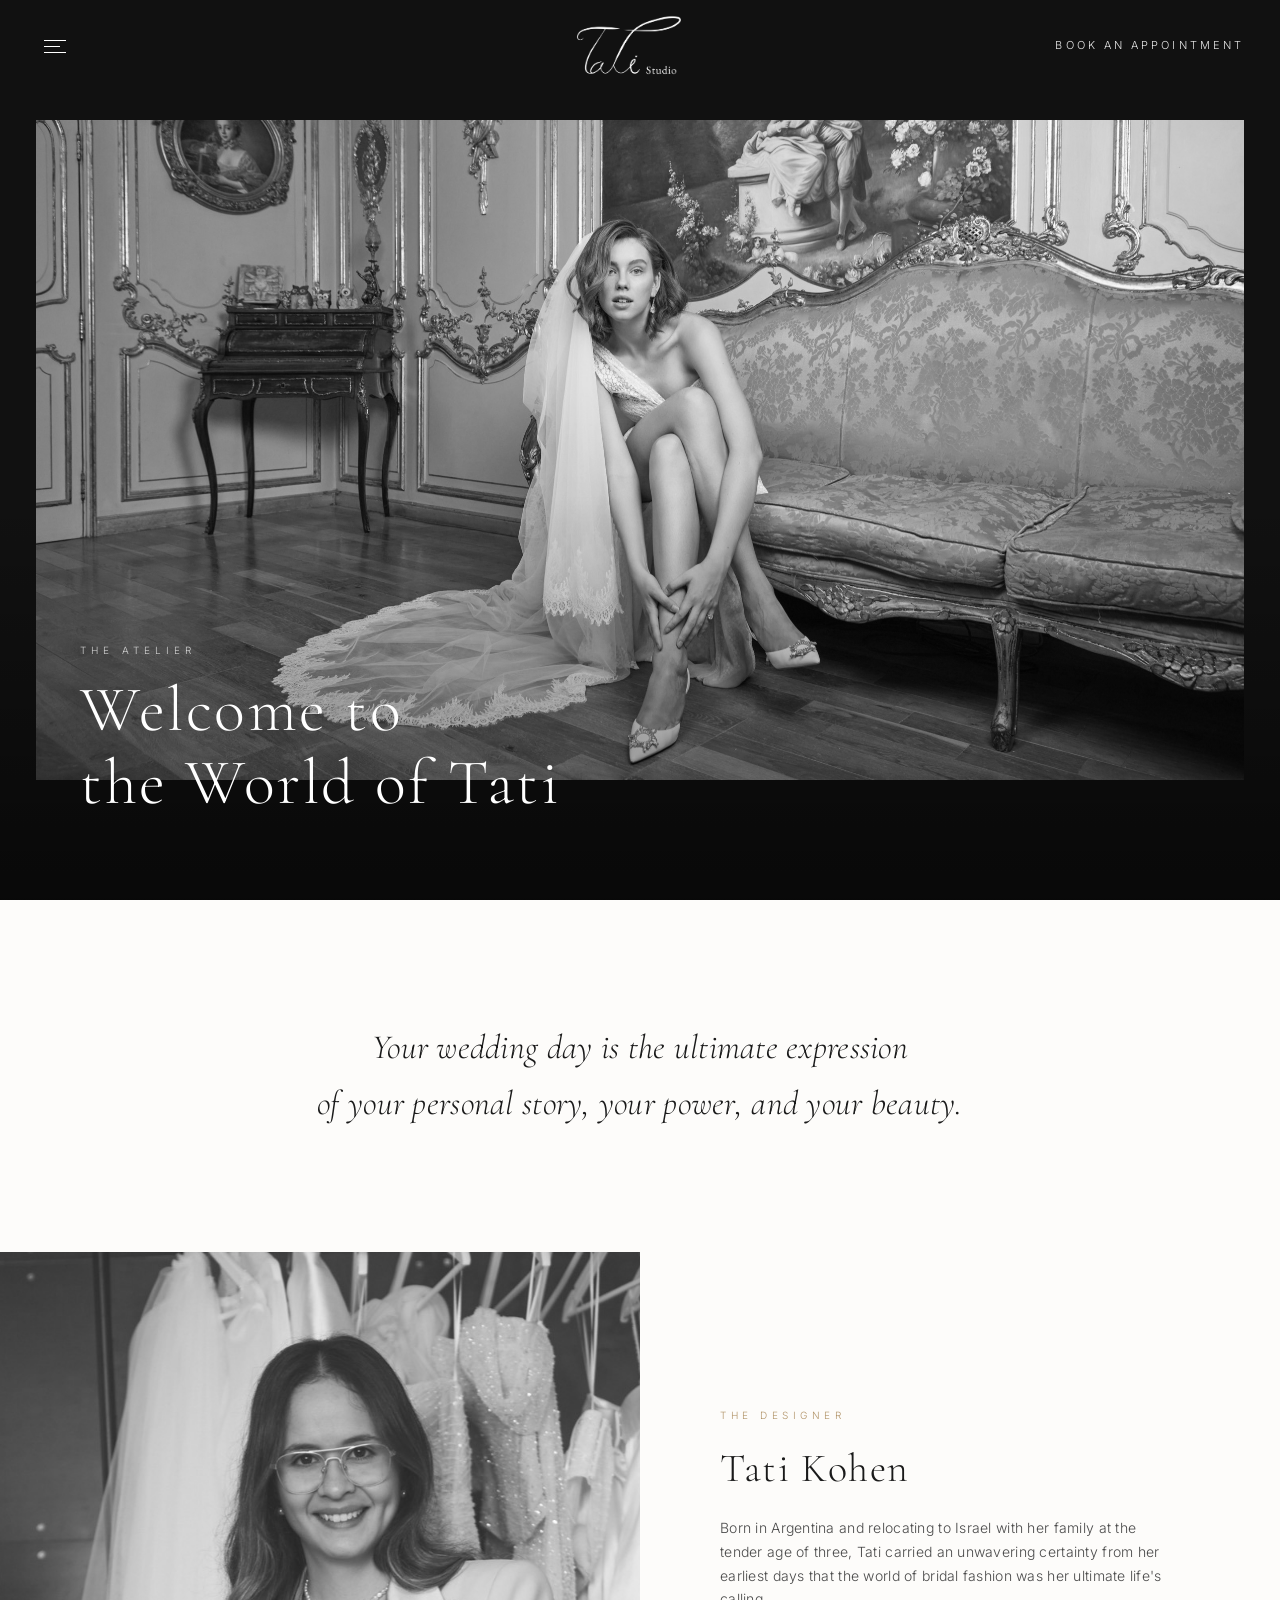
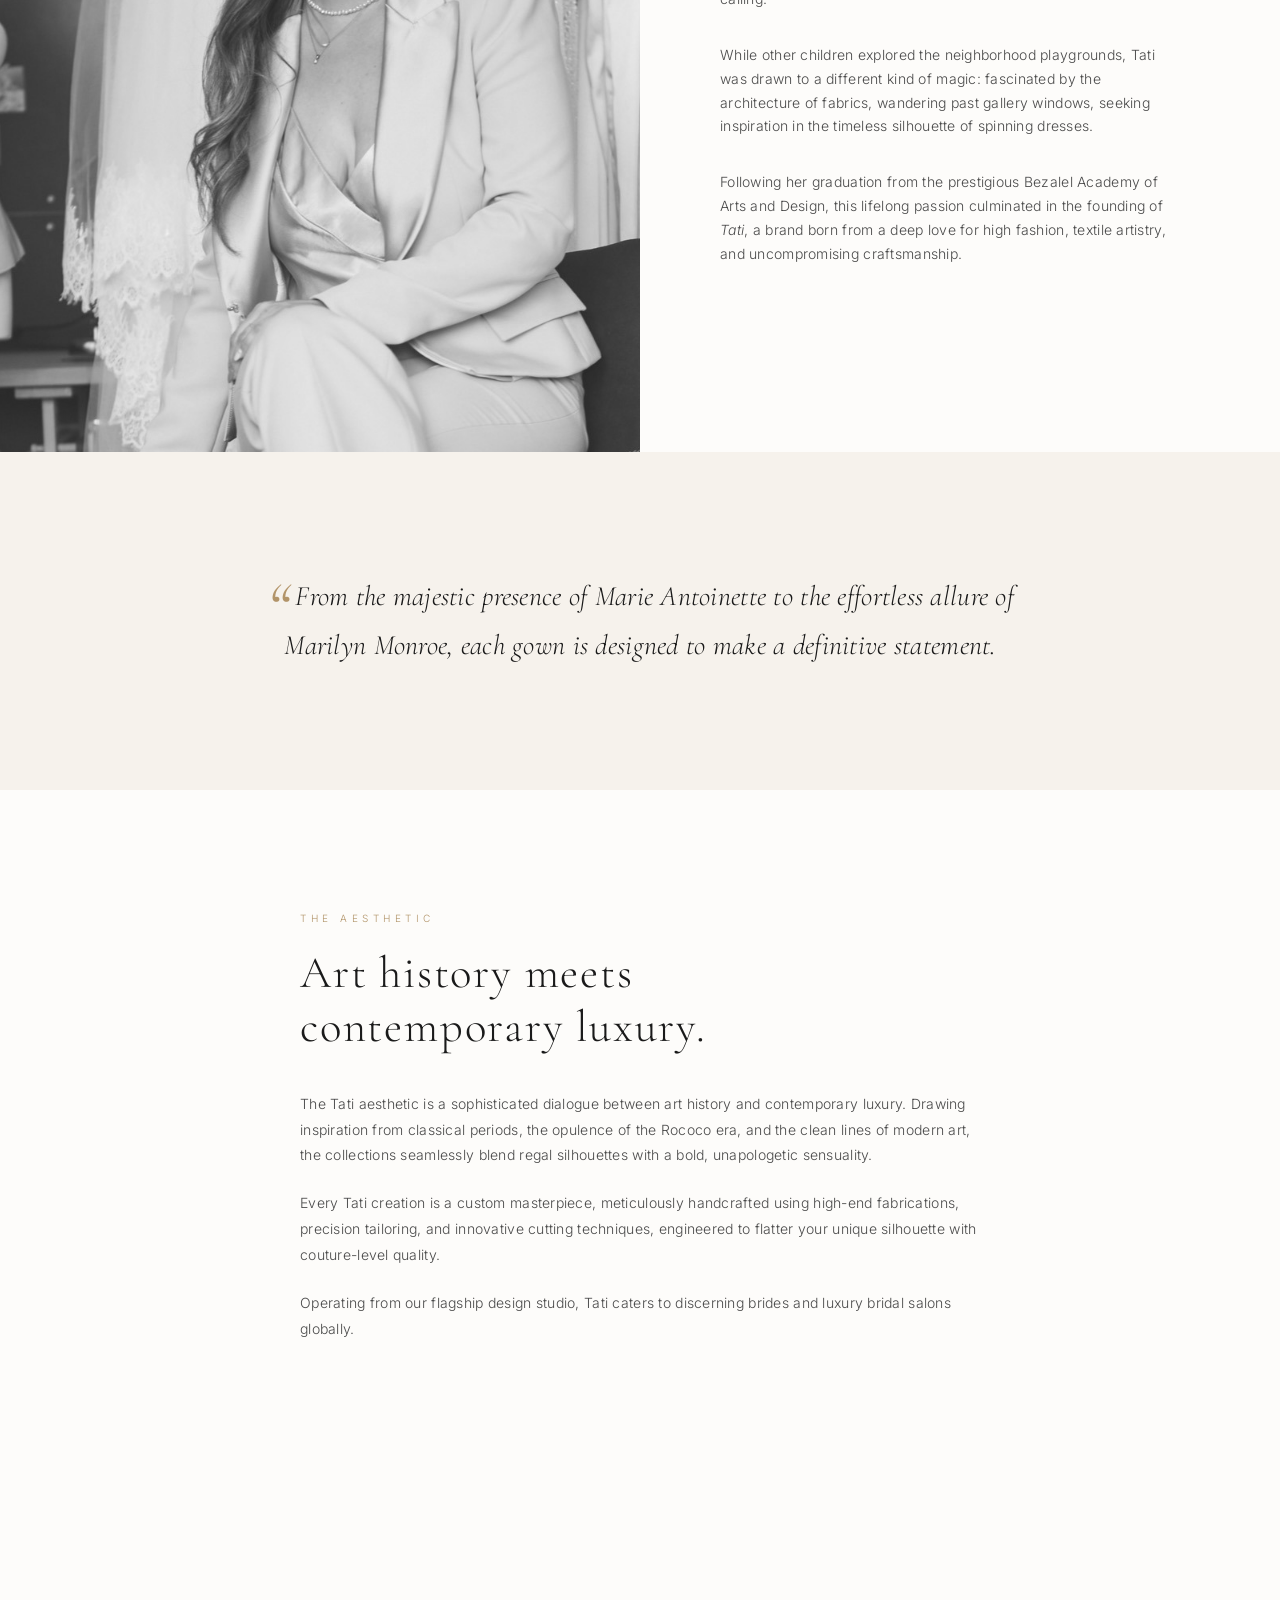
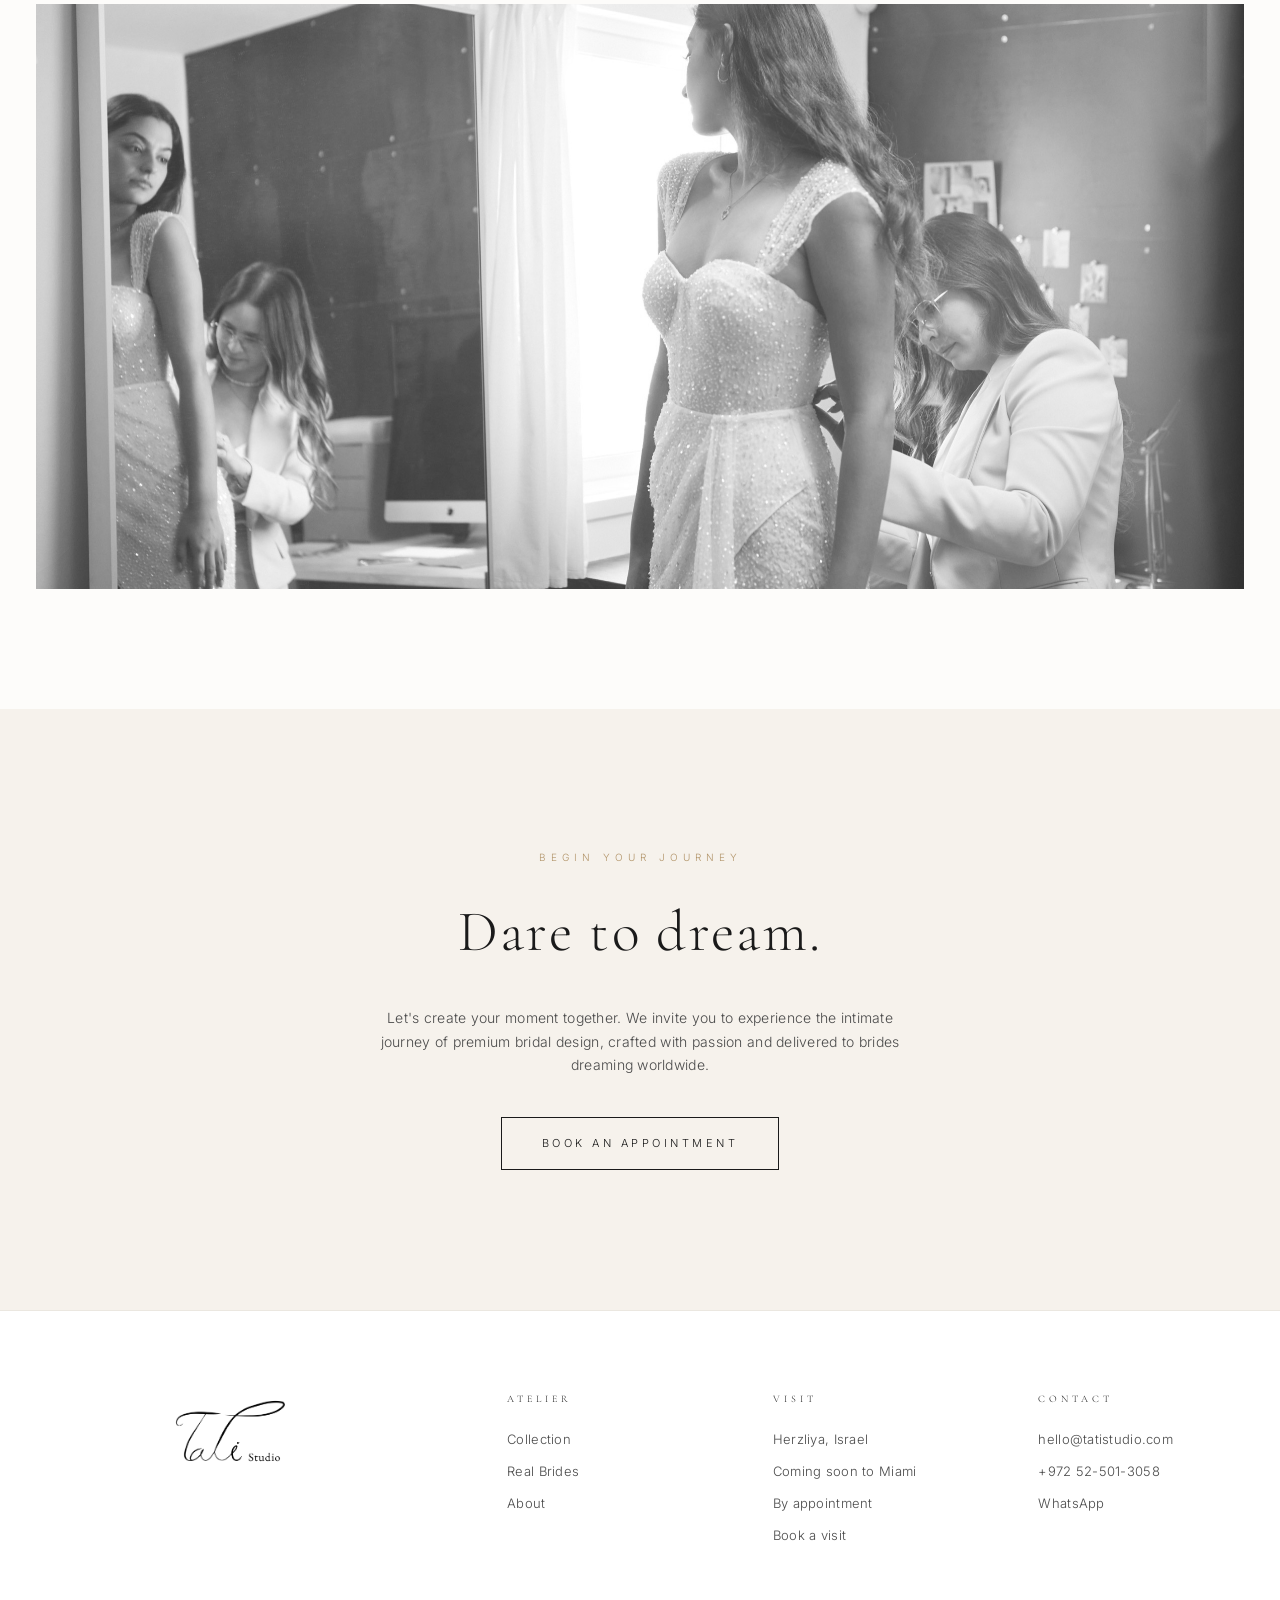
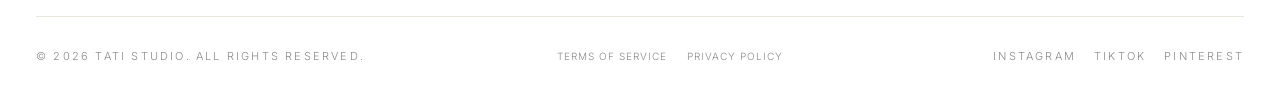
==== commit 69d9e6ec: "Add Terms of Service and Privacy Policy links to site footer" ====
--- a/about.html
+++ b/about.html
@@ -15,35 +15,39 @@
   <header class="site-header solid">
     <button class="menu-toggle" aria-label="Open menu"><span></span><span></span><span></span></button>
     <a href="index.html" class="brand"><img src="images/logo.png" alt="Tati Studio" class="brand-logo" /></a>
-    <a href="contact.html" class="cta-mini">Book an appointment</a>
+    <a href="contact.html" class="cta-mini" data-i18n="header.book">Book an appointment</a>
   </header>
 
   <div class="nav-overlay" aria-hidden="true">
     <button class="close" aria-label="Close menu">&times;</button>
     <nav>
       <ul>
-        <li><a href="index.html">Home</a></li>
-        <li><a href="about.html">About</a></li>
-        <li><a href="collection.html">Collection</a></li>
-        <li><a href="real-brides.html">Real Brides</a></li>
-        <li><a href="contact.html">Contact</a></li>
+        <li><a href="index.html" data-i18n="nav.home">Home</a></li>
+        <li><a href="about.html" data-i18n="nav.about">About</a></li>
+        <li><a href="collection.html" data-i18n="nav.collection">Collection</a></li>
+        <li><a href="real-brides.html" data-i18n="nav.realBrides">Real Brides</a></li>
+        <li><a href="contact.html" data-i18n="nav.contact">Contact</a></li>
       </ul>
+      <div class="lang-switcher">
+        <button class="lang-btn" data-lang="en">EN</button>
+        <span>|</span>
+        <button class="lang-btn" data-lang="es">ES</button>
+      </div>
     </nav>
-      </div>
+  </div>
 
   <!-- HERO: Tati2762 — landscape, full bleed -->
   <section class="about-hero">
     <img src="images/about/about-hero.jpg?v=4" alt="Tati Studio Atelier" class="bw" />
     <div class="about-hero-caption">
-      <span class="eyebrow">The Atelier</span>
-      <h1>Welcome to<br/>the World of Tati</h1>
+      <span class="eyebrow" data-i18n="about.hero.eyebrow">The Atelier</span>
+      <h1 data-i18n-html="about.hero.h1">Welcome to<br/>the World of Tati</h1>
     </div>
   </section>
 
   <!-- OPENING STATEMENT -->
   <section class="about-opener reveal">
-    <p>Your wedding day is the ultimate expression<br class="br-desk"/>
-    of your personal story, your power, and your beauty.</p>
+    <p data-i18n-html="about.opener">Your wedding day is the ultimate expression<br class="br-desk"/>of your personal story, your power, and your beauty.</p>
   </section>
 
   <!-- SPLIT: Portrait (IMG_0122, cropped — no dog) + The Designer -->
@@ -51,28 +55,28 @@
     <div class="split">
       <div class="split-img bw" style="background-image:url('images/about/about-portrait.jpg?v=3'); background-position:center top;"></div>
       <div class="split-text">
-        <span class="eyebrow">The Designer</span>
-        <h3>Tati Cohen</h3>
-        <p>Born in Argentina and relocating to Israel with her family at the tender age of three, Tati carried an unwavering certainty from her earliest days that the world of bridal fashion was her ultimate life's calling.</p>
-        <p>While other children explored the neighborhood playgrounds, Tati was drawn to a different kind of magic — fascinated by the architecture of fabrics, wandering past gallery windows, seeking inspiration in the timeless silhouette of spinning dresses.</p>
-        <p>Following her graduation from the prestigious Bezalel Academy of Arts and Design, this lifelong passion culminated in the founding of <em>Tati</em> — a brand born out of a deep love for high fashion, textile artistry, and uncompromising craftsmanship.</p>
+        <span class="eyebrow" data-i18n="about.designer.eyebrow">The Designer</span>
+        <h3 data-i18n="about.designer.h3">Tati Cohen</h3>
+        <p data-i18n="about.designer.p1">Born in Argentina and relocating to Israel with her family at the tender age of three, Tati carried an unwavering certainty from her earliest days that the world of bridal fashion was her ultimate life's calling.</p>
+        <p data-i18n="about.designer.p2">While other children explored the neighborhood playgrounds, Tati was drawn to a different kind of magic — fascinated by the architecture of fabrics, wandering past gallery windows, seeking inspiration in the timeless silhouette of spinning dresses.</p>
+        <p data-i18n-html="about.designer.p3">Following her graduation from the prestigious Bezalel Academy of Arts and Design, this lifelong passion culminated in the founding of <em>Tati</em> — a brand born out of a deep love for high fashion, textile artistry, and uncompromising craftsmanship.</p>
       </div>
     </div>
   </section>
 
   <!-- PULL QUOTE -->
   <section class="about-pullquote reveal">
-    <blockquote>From the majestic presence of Marie Antoinette to the effortless allure of Marilyn Monroe, each gown is designed to make a definitive statement.</blockquote>
+    <blockquote data-i18n="about.quote">From the majestic presence of Marie Antoinette to the effortless allure of Marilyn Monroe, each gown is designed to make a definitive statement.</blockquote>
   </section>
 
   <!-- THE AESTHETIC: text only, generous whitespace -->
   <section class="about-text-section reveal">
     <div class="about-text-inner">
-      <span class="eyebrow">The Aesthetic</span>
-      <h2>Art history meets<br/>contemporary luxury.</h2>
-      <p>The Tati aesthetic is a sophisticated dialogue between art history and contemporary luxury. Drawing inspiration from classical periods, the opulence of the Rococo era, and the clean lines of modern art, the collections seamlessly blend regal silhouettes with a bold, unapologetic sensuality.</p>
-      <p>Every Tati creation is a custom masterpiece — meticulously handcrafted using high-end fabrications, precision tailoring, and innovative cutting techniques, engineered to flatter your unique silhouette with couture-level quality.</p>
-      <p>Operating from our flagship design studio, Tati caters to discerning brides and luxury bridal salons globally.</p>
+      <span class="eyebrow" data-i18n="about.aesthetic.eyebrow">The Aesthetic</span>
+      <h2 data-i18n-html="about.aesthetic.h2">Art history meets<br/>contemporary luxury.</h2>
+      <p data-i18n="about.aesthetic.p1">The Tati aesthetic is a sophisticated dialogue between art history and contemporary luxury. Drawing inspiration from classical periods, the opulence of the Rococo era, and the clean lines of modern art, the collections seamlessly blend regal silhouettes with a bold, unapologetic sensuality.</p>
+      <p data-i18n="about.aesthetic.p2">Every Tati creation is a custom masterpiece — meticulously handcrafted using high-end fabrications, precision tailoring, and innovative cutting techniques, engineered to flatter your unique silhouette with couture-level quality.</p>
+      <p data-i18n="about.aesthetic.p3">Operating from our flagship design studio, Tati caters to discerning brides and luxury bridal salons globally.</p>
     </div>
   </section>
 
@@ -83,10 +87,10 @@
 
   <!-- CTA -->
   <section class="appointment reveal">
-    <span class="eyebrow" style="font-size:10px; letter-spacing:.5em; text-transform:uppercase; color:var(--accent); display:block; margin-bottom:18px;">Begin Your Journey</span>
-    <h2>Dare to dream.</h2>
-    <p>Let's create your moment together. We invite you to experience the intimate journey of premium bridal design, crafted with passion and delivered to brides dreaming worldwide.</p>
-    <a href="contact.html" class="btn">Book an Appointment</a>
+    <span class="eyebrow" style="font-size:10px; letter-spacing:.5em; text-transform:uppercase; color:var(--accent); display:block; margin-bottom:18px;" data-i18n="about.cta.eyebrow">Begin Your Journey</span>
+    <h2 data-i18n="about.cta.h2">Dare to dream.</h2>
+    <p data-i18n="about.cta.p">Let's create your moment together. We invite you to experience the intimate journey of premium bridal design, crafted with passion and delivered to brides dreaming worldwide.</p>
+    <a href="contact.html" class="btn" data-i18n="about.cta.btn">Book an Appointment</a>
   </section>
 
   <footer>
@@ -94,16 +98,18 @@
       <div class="footer-brand">
         <img src="images/logo.png" alt="Tati Studio" class="footer-logo" />
       </div>
-      <div class="footer-col"><h4>Atelier</h4><ul><li><a href="collection.html">Collection</a></li><li><a href="real-brides.html">Real Brides</a></li><li><a href="about.html">About</a></li></ul></div>
-      <div class="footer-col"><h4>Visit</h4><ul><li>Herzliya, Israel</li><li>Coming soon to Miami</li><li>By appointment</li><li><a href="contact.html">Book a visit</a></li></ul></div>
-      <div class="footer-col"><h4>Contact</h4><ul><li><a href="mailto:hello@tatistudio.com">hello@tatistudio.com</a></li><li><a href="tel:+972525013058">+972 52-501-3058</a></li><li><a href="https://wa.me/972525013058">WhatsApp</a></li></ul></div>
+      <div class="footer-col"><h4 data-i18n="footer.atelier">Atelier</h4><ul><li><a href="collection.html" data-i18n="nav.collection">Collection</a></li><li><a href="real-brides.html" data-i18n="nav.realBrides">Real Brides</a></li><li><a href="about.html" data-i18n="nav.about">About</a></li></ul></div>
+      <div class="footer-col"><h4 data-i18n="footer.visit">Visit</h4><ul><li data-i18n="footer.location">Herzliya, Israel</li><li data-i18n="footer.miami">Coming soon to Miami</li><li data-i18n="footer.byAppt">By appointment</li><li><a href="contact.html" data-i18n="footer.bookVisit">Book a visit</a></li></ul></div>
+      <div class="footer-col"><h4 data-i18n="footer.contactCol">Contact</h4><ul><li><a href="mailto:hello@tatistudio.com">hello@tatistudio.com</a></li><li><a href="tel:+972525013058">+972 52-501-3058</a></li><li><a href="https://wa.me/972525013058">WhatsApp</a></li></ul></div>
     </div>
     <div class="footer-bottom">
-      <div>&copy; <span data-year></span> Tati Studio. All rights reserved.</div>
+      <div>&copy; <span data-year></span> Tati Studio. <span data-i18n="footer.rights">All rights reserved.</span></div>
+      <div class="footer-legal"><a href="terms.html">Terms of Service</a><a href="privacy-policy.html">Privacy Policy</a></div>
       <div class="socials"><a href="https://www.instagram.com/the_official_tati_bridal/" target="_blank" rel="noopener">Instagram</a><a href="https://www.tiktok.com/@tatibridal" target="_blank" rel="noopener">TikTok</a><a href="#">Pinterest</a></div>
     </div>
   </footer>
 
+  <script src="js/i18n.js"></script>
   <script src="js/main.js"></script>
 </body>
 </html>
--- a/css/style.css
+++ b/css/style.css
@@ -196,6 +196,33 @@
   text-transform: uppercase;
   color: var(--ink-mute);
 }
+
+.lang-switcher {
+  display: flex;
+  align-items: center;
+  justify-content: center;
+  gap: 10px;
+  margin-top: 40px;
+  font-family: var(--sans);
+  font-size: 10px;
+  letter-spacing: 0.3em;
+  color: var(--ink-mute);
+}
+.lang-btn {
+  background: none;
+  border: none;
+  font-family: var(--sans);
+  font-size: 10px;
+  letter-spacing: 0.3em;
+  text-transform: uppercase;
+  color: var(--ink);
+  cursor: pointer;
+  padding: 4px 0;
+  opacity: 0.35;
+  transition: opacity .2s;
+}
+.lang-btn.active { opacity: 1; border-bottom: 1px solid var(--ink); }
+.lang-btn:hover { opacity: 0.7; }
 
 /* ===========================
    HERO
@@ -627,6 +654,9 @@
   color: var(--ink-mute);
 }
 .footer-bottom .socials a { margin-left: 18px; }
+.footer-legal { display: flex; gap: 20px; }
+.footer-legal a { color: var(--ink-mute); text-decoration: none; letter-spacing: 0.1em; font-size: 10px; }
+.footer-legal a:hover { color: var(--ink); }
 
 /* ===========================
    PAGE HERO (interior pages)
